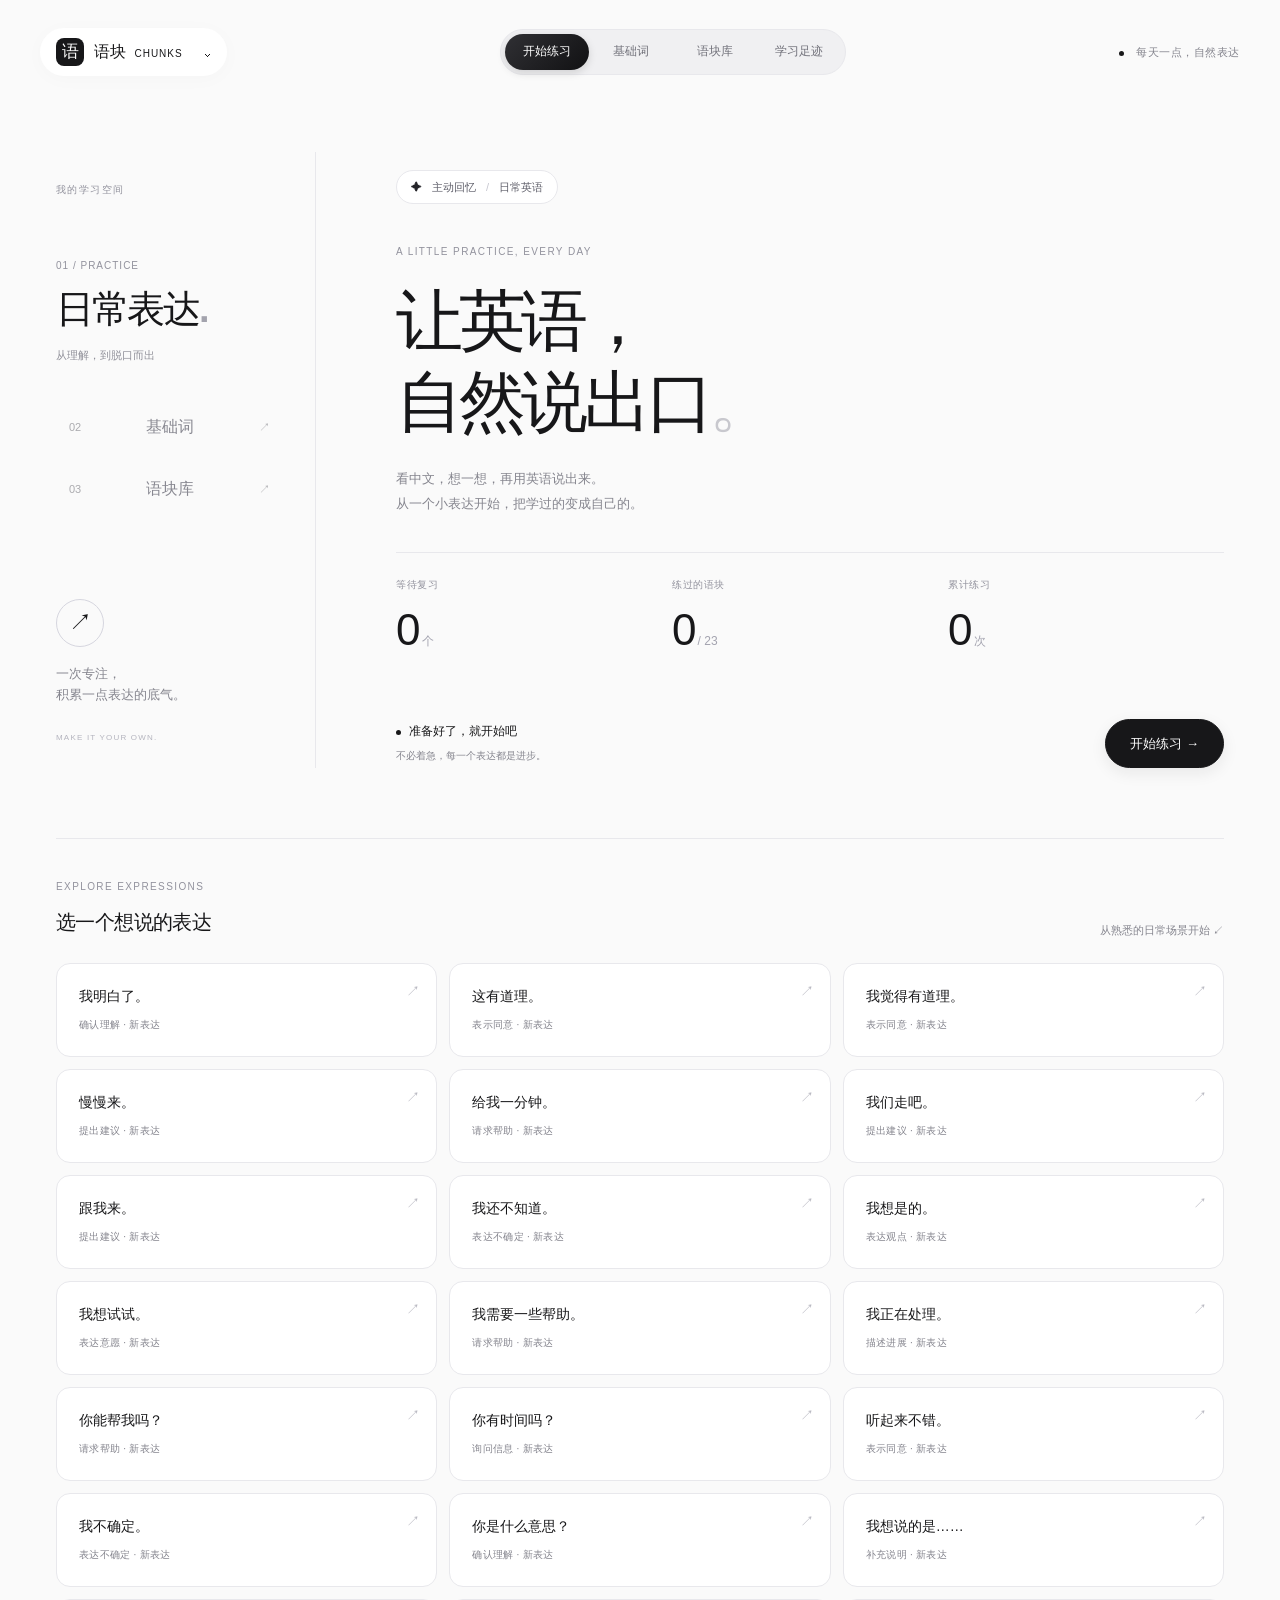
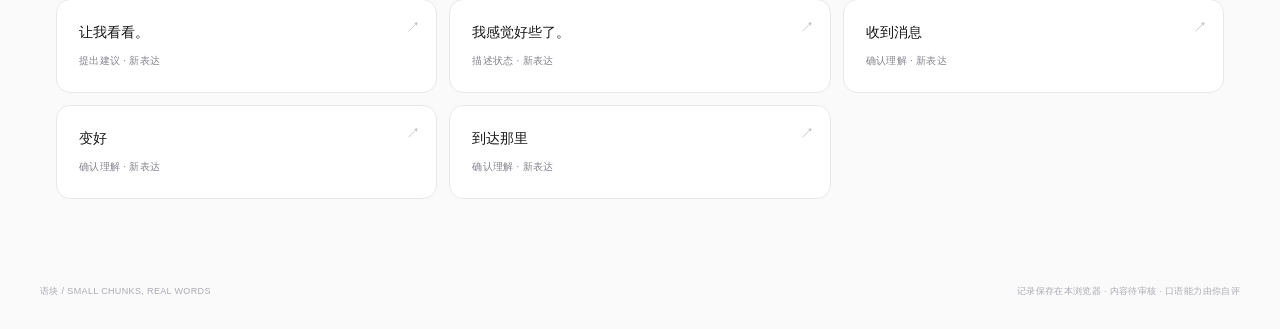
==== docs/index.html @ 1347d1f2 "Add standalone localStorage learning app for GitHub Pages" ====
<!doctype html>
<html lang="zh-CN">
<head><meta charset="utf-8"><meta name="viewport" content="width=device-width,initial-scale=1,viewport-fit=cover"><meta name="theme-color" content="#fafafa"><meta name="description" content="从理解到表达，用语块练习日常英语。"><title>语块 · 每天一点，自然表达</title><link rel="stylesheet" href="./style.css"></head>
<body><a class="skip-link" href="#content">跳到学习内容</a><header><div class="brand-wrap"><button class="brand" id="menu-toggle" aria-expanded="false" aria-controls="site-menu"><span class="brand-mark" aria-hidden="true">语</span><strong>语块 <span class="brand-en">CHUNKS</span></strong><span class="chevron" aria-hidden="true">⌄</span></button><div id="site-menu" class="site-menu" inert><p class="library-heading">YOUR LEARNING SPACE</p><h2>让表达慢慢成为习惯。</h2><button data-page="practice">开始练习 <span>↗</span></button><button data-page="words">探索基础词 <span>↗</span></button><button data-page="chunks">浏览语块库 <span>↗</span></button><button data-page="overview">查看学习足迹 <span>↗</span></button><p class="menu-note">从一个词，到一句自然的英语。</p></div></div><nav aria-label="主导航"><span class="nav-indicator" aria-hidden="true"></span><button data-page="practice">开始练习</button><button data-page="words">基础词</button><button data-page="chunks">语块库</button><button data-page="overview">学习足迹</button></nav><span class="header-note"><i></i> 每天一点，自然表达</span></header><main><p id="error" role="alert"></p><section id="content" aria-live="polite"></section></main><footer><span>语块 / SMALL CHUNKS, REAL WORDS</span><span>记录保存在本浏览器 · 内容待审核 · 口语能力由你自评</span></footer><script src="./store.js"></script><script src="./app.js"></script></body>
</html>
---- docs/style.css ----
:root{font-family:-apple-system,BlinkMacSystemFont,"Segoe UI","PingFang SC","Microsoft YaHei",sans-serif;color:#171719;background:#fafafa;line-height:1.65;font-synthesis:none;--ink:#171719;--muted:#85858e;--line:#e8e8ec;--accent:#171719;--ease:cubic-bezier(.22,1,.36,1)}
*{box-sizing:border-box}
body{margin:0;min-width:320px}
button,input,select,textarea{font:inherit;color:inherit}
button,a,input,select,textarea{-webkit-tap-highlight-color:transparent}
button{border:1px solid var(--line);border-radius:999px;background:white;padding:10px 20px;min-height:44px;cursor:pointer;transition:background .2s,color .2s,transform .3s var(--ease),box-shadow .3s}
button:hover{background:#f1f1f3;box-shadow:0 5px 15px #17171908;transform:translateY(-2px)}
button:active{transform:scale(.97);box-shadow:none}
button:disabled{opacity:.45;cursor:wait;transform:none}
button:focus-visible,a:focus-visible,summary:focus-visible{outline:2px solid #535362;outline-offset:4px}
header{max-width:1440px;margin:auto;padding:28px 40px;display:flex;align-items:center;justify-content:space-between;gap:20px}
.brand-wrap{position:relative;z-index:10}
.brand{display:flex;align-items:center;gap:10px;border:0;box-shadow:0 3px 20px #18181b06;padding:10px 16px}
.brand-mark{display:grid;place-items:center;background:#171719;color:white;border-radius:8px;width:28px;height:28px;font-size:17px}
.brand strong{font-size:16px;font-weight:650}
.brand-en{font-size:10px;font-weight:500;letter-spacing:.1em;margin-left:4px}
.chevron{margin-left:10px;transition:transform .3s}
.brand[aria-expanded=true] .chevron{transform:rotate(180deg)}
.header-note{font-size:11px;color:var(--muted);letter-spacing:.05em}
.header-note i,.status-dot{display:inline-block;width:5px;height:5px;background:#171719;border-radius:50%;margin-right:8px;vertical-align:middle}
nav{position:relative;display:grid;grid-template-columns:repeat(4,1fr);padding:4px;background:#f0f0f2;border:1px solid #e8e8ec;border-radius:999px;--nav-index:0}
nav button{position:relative;background:transparent;border:0;z-index:1;font-size:12px;color:#71717a;min-height:36px;padding:8px 18px;white-space:nowrap}
nav button:hover{box-shadow:none;transform:none;background:#e6e6e960}
nav button.active{background:transparent;color:white}
.nav-indicator{position:absolute;top:4px;bottom:4px;left:4px;width:calc((100% - 8px)/4);border-radius:999px;background:linear-gradient(135deg,#303034,#111113);box-shadow:0 3px 8px #0002;transform:translateX(calc(var(--nav-index)*100%));transition:transform .3s var(--ease)}
main{max-width:1280px;min-height:76vh;margin:auto;padding:38px 56px 60px}
h1{font-size:42px;font-weight:500;letter-spacing:-.045em;line-height:1.2;margin:16px 0 22px}
h2{font-size:20px;font-weight:550;letter-spacing:-.03em}
p{margin:10px 0}
small,.muted{color:var(--muted)}
a{color:var(--ink)}
.library-heading{font-size:10px;color:#92929d;letter-spacing:.14em;text-transform:uppercase}
.practice-layout{display:grid;grid-template-columns:260px minmax(0,1fr);gap:80px;min-height:600px;margin:10px 0 70px}
.learning-rail{padding:20px 32px 20px 0;border-right:1px solid var(--line);display:flex;flex-direction:column}
.rail-active{margin:42px 0 28px}
.rail-active>span{font-size:10px;color:#92929d;letter-spacing:.1em}
.rail-active strong{display:block;font-size:38px;letter-spacing:-.06em;font-weight:550;line-height:1.7}
.rail-dot{color:#a3a3ad}
.rail-active small{font-size:11px;color:#909099}
.learning-rail>button{display:flex;justify-content:space-between;align-items:center;margin:4px 0;padding:13px 12px;border-color:transparent;background:transparent;color:#888891;text-align:left}
.learning-rail>button span{font-size:11px;color:#ababaf}
.learning-rail>button:hover{color:#171719;background:white;transform:translateX(4px)}
.rail-bottom{margin-top:auto;padding-top:55px}
.orbit{display:grid;place-items:center;width:48px;height:48px;border:1px solid #d6d6df;border-radius:50%;font-size:23px}
.rail-bottom p{font-size:13px;color:#85858e;margin:16px 0}
.rail-bottom small{font-size:8px;letter-spacing:.15em;color:#b4b4be}
.practice-dashboard{padding-top:18px}
.mode-label{display:inline-flex;align-items:center;gap:10px;border:1px solid var(--line);border-radius:999px;background:white;padding:7px 14px;font-size:11px;margin:0 0 30px;color:#60606b}
.mode-label>span:first-child{color:#242429}
.mode-divider{color:#c7c7d0}
.practice-dashboard h1{font-size:clamp(46px,5.2vw,72px);line-height:1.22;font-weight:500;margin:20px 0 24px;letter-spacing:-.065em}
.title-dot{color:#c8c8ce}
.practice-intro{font-size:13px;line-height:1.9;color:#85858e}
.dashboard-stats{display:grid;grid-template-columns:repeat(3,1fr);border-top:1px solid var(--line);margin-top:36px;padding:24px 0}
.dashboard-stats>div>span{display:block;font-size:10px;color:#92929d;letter-spacing:.06em}
.dashboard-stats strong{display:block;font-size:44px;font-weight:400;letter-spacing:-.05em;margin-top:10px;line-height:1.2;font-variant-numeric:tabular-nums}
.dashboard-stats small{font-size:12px;letter-spacing:0;color:#a3a3af}
.session-banner{display:flex;justify-content:space-between;align-items:center;gap:15px;margin-top:38px;font-size:12px}
.session-banner small{display:block;font-size:10px;margin-top:6px}
.session-banner button,.primary{background:#171719;color:white;border-color:#171719;box-shadow:0 5px 16px #17171914;font-size:13px;padding:13px 24px;white-space:nowrap}
.session-banner button:hover,.primary:hover{background:#333338;box-shadow:0 8px 20px #17171920}
.section-heading{display:flex;justify-content:space-between;align-items:end;gap:20px;border-top:1px solid var(--line);padding-top:30px;margin-bottom:24px}
.section-heading h2{margin:8px 0 0}
.section-heading>.muted{font-size:11px}
.practice-choices{display:grid;grid-template-columns:repeat(3,minmax(0,1fr));gap:12px}
.practice-choices button{text-align:left;min-height:94px;padding:20px 22px;border-radius:14px;position:relative;font-size:14px}
.practice-choices button::after{content:'↗';position:absolute;right:16px;top:16px;color:#b9b9c2;transition:transform .3s}
.practice-choices button:hover::after{transform:translate(2px,-2px);color:#171719}
.practice-choices button small{display:block;font-size:10px;margin-top:9px;letter-spacing:.03em}
.grid{display:grid;grid-template-columns:repeat(3,minmax(0,1fr));gap:16px;margin:28px 0}
.card{background:white;border:1px solid var(--line);border-radius:16px;padding:26px;margin:18px 0;overflow-wrap:anywhere}
.grid .card{margin:0}
.metric{font-size:40px;font-weight:400;margin-top:14px;letter-spacing:-.04em}
.tag{display:inline-block;font-size:10px;color:#71717e;background:#f3f3f6;padding:4px 10px;border-radius:999px;margin:0 6px 5px 0}
.actions{display:flex;gap:10px;flex-wrap:wrap}
input,select,textarea{border:1px solid var(--line);border-radius:12px;background:white;padding:12px 15px;max-width:100%;outline:none;transition:border-color .2s,box-shadow .2s}
input:focus,textarea:focus,select:focus{border-color:#8b8b99;box-shadow:0 0 0 3px #17171906}
input{min-width:0}
textarea{display:block;resize:vertical;width:100%;margin:10px 0 16px;min-height:72px}
label{display:block;font-size:12px;color:#777782;margin:10px 0}
.filters{display:flex;gap:12px;align-items:end;flex-wrap:wrap;padding:15px 0}
.filters label{flex:1;min-width:140px}
.filters input,.filters select{display:block;width:100%;margin-top:7px}
.word-list{display:flex;gap:12px;flex-wrap:wrap;margin-top:30px}
.word-list button{min-width:108px;font-size:18px;padding:14px 22px}
.exercise{position:relative;max-width:800px;margin:0 auto 30px;text-align:center;padding:60px 60px 40px;min-height:650px}
.exercise-back{position:absolute;top:0;left:0;font-size:12px;padding:7px 16px;min-height:36px}
.exercise .eyebrow{font-size:10px;letter-spacing:.18em;color:#9a9aa6;margin-top:20px}
.exercise h1{font-size:13px;font-weight:400;color:#92929d;margin:22px 0 35px;letter-spacing:0}
.exercise .prompt{font-size:clamp(30px,4vw,48px);font-weight:500;line-height:1.5;letter-spacing:-.04em;margin:20px 0 28px}
.exercise .hint{font-size:11px;color:#9a9aa6}
.exercise select{font-size:11px;border-radius:999px;padding:5px 12px;min-height:32px;background:#f1f1f4;border:0}
.exercise>label{margin-top:20px}
.exercise textarea{text-align:center;background:transparent;border-width:0 0 1px;border-radius:0;box-shadow:none}
.exercise textarea::placeholder{color:#b0b0ba;font-size:12px}
.exercise .notes{text-align:left;margin:14px 0 30px}
.notes summary{cursor:pointer;color:#92929d;font-size:11px}
.exercise .notes textarea{text-align:left;background:white;border:1px solid var(--line);border-radius:12px}
.exercise .primary{min-width:190px}
.exercise .answer-card{white-space:pre-line;text-align:left;background:#f3f5f3;color:#374a3d;border-color:#e0e7e1;animation:answer-in .45s var(--ease)}
.exercise #reveal>p{font-size:11px;color:#90909b}
.exercise #grades{display:grid;grid-template-columns:repeat(4,1fr);margin-top:24px;gap:8px}
.exercise #grades button{font-size:12px;padding:10px 8px}
.exercise #grades button:first-child{color:#916a4c}
.exercise #grades button:last-child{color:#48614e;border-color:#d7e1d9;background:#f0f4f1}
.success-symbol{font-size:28px;background:#edf2ed;color:#49634e;width:68px;height:68px;display:grid;place-items:center;border-radius:50%;margin:60px auto 0;animation:answer-in .5s var(--ease)}
.exercise .actions{justify-content:center;margin-top:30px}
#error{color:#9c4039;background:#fff0ed;border-radius:12px;padding:10px 15px;font-size:13px}
#error:empty{display:none}
#content{animation:enter .65s var(--ease)}
#content>button,#list>button{margin:5px}
#content>p:not(.library-heading){font-size:13px;color:#85858e}
table{width:100%;border-collapse:collapse;font-size:12px}
td,th{text-align:left;padding:14px 8px;border-bottom:1px solid var(--line);overflow-wrap:anywhere}
footer{max-width:1360px;margin:auto;padding:25px 40px 30px;display:flex;justify-content:space-between;gap:16px;font-size:9px;color:#aaaab4;letter-spacing:.04em}
.site-menu{position:absolute;top:62px;left:0;width:310px;padding:26px;background:#ffffffed;backdrop-filter:blur(20px);border:1px solid #fff;border-radius:20px;box-shadow:0 18px 60px #1717191a;visibility:hidden;opacity:0;transform:translateY(-8px) scale(.98);transform-origin:top left;transition:opacity .25s,transform .35s var(--ease),visibility .35s}
.site-menu.open{visibility:visible;opacity:1;transform:none}
.site-menu h2{font-size:18px;margin-bottom:22px}
.site-menu button{display:flex;justify-content:space-between;width:100%;border:0;border-radius:10px;background:transparent;font-size:13px;text-align:left;margin:3px 0}
.site-menu button:hover,.site-menu button.active{background:#f1f1f4}
.menu-note{border-top:1px solid var(--line);padding-top:18px;font-size:11px;color:#92929d}
.skip-link{position:fixed;left:20px;top:-100px;z-index:100;background:#171719;color:white;padding:10px 20px;border-radius:12px}
.skip-link:focus{top:12px}
@keyframes enter{from{opacity:0;transform:translateY(16px)}
to{opacity:1;transform:translateY(0)}
}
@keyframes answer-in{from{opacity:0;transform:translateY(12px) scale(.98)}
to{opacity:1;transform:none}
}
@media(min-width:900px){#list:has(>.card){display:grid;grid-template-columns:repeat(2,minmax(0,1fr));gap:18px;margin-top:22px}
#list>.card{margin:0}
}
@media(max-width:1050px){.header-note{display:none}
.practice-layout{grid-template-columns:210px minmax(0,1fr);gap:45px}
main{padding:30px 36px 50px}
.rail-active strong{font-size:32px}
.session-banner{align-items:start;flex-direction:column}
}
@media(max-width:700px){header{padding:18px 20px;flex-wrap:wrap;gap:20px}
.brand{padding:8px 12px}
.brand-en{font-size:9px}
.brand-mark{width:24px;height:24px;font-size:15px}
nav{width:100%}
nav button{font-size:11px;padding:8px 5px;min-height:36px}
main{padding:20px 22px 40px}
.practice-layout{display:flex;flex-direction:column;gap:28px;margin:0 0 48px;min-height:0}
.learning-rail{padding:0;border:0;display:grid;grid-template-columns:1.4fr 1fr 1fr;align-items:center;gap:6px}
.learning-rail>.library-heading,.rail-bottom,.rail-active>span,.rail-active small{display:none}
.rail-active{margin:0}
.rail-active strong{font-size:23px;white-space:nowrap;letter-spacing:-.05em}
.learning-rail>button{font-size:12px;padding:8px 6px;min-height:42px}
.learning-rail>button span:first-child{display:none}
.learning-rail>button span:last-child{font-size:13px}
.practice-dashboard{padding:0}
.mode-label{margin-bottom:22px;font-size:10px;padding:6px 12px}
.practice-dashboard h1{font-size:49px;margin:18px 0 20px}
.practice-dashboard>.library-heading{font-size:8px}
.practice-intro{font-size:12px;line-height:1.9}
.dashboard-stats{margin-top:28px;padding:21px 0}
.dashboard-stats strong{font-size:36px}
.dashboard-stats small{font-size:10px}
.dashboard-stats>div>span{font-size:9px}
.session-banner{flex-direction:row;align-items:center;margin-top:22px;font-size:10px;gap:8px}
.session-banner small{max-width:135px;font-size:9px}
.session-banner button{font-size:11px;padding:12px 17px}
.section-heading{padding-top:22px;margin-bottom:18px}
.section-heading h2{font-size:18px}
.section-heading>.muted{display:none}
.practice-choices{grid-template-columns:repeat(2,minmax(0,1fr));gap:10px}
.practice-choices button{font-size:12px;padding:17px 14px;min-height:93px}
.practice-choices button::after{right:10px;top:10px;font-size:12px}
.practice-choices button small{font-size:9px}
.grid{grid-template-columns:repeat(2,minmax(0,1fr));gap:10px}
.grid .card{padding:17px;font-size:11px}
.metric{font-size:30px}
.card{padding:20px}
.filters label{min-width:calc(50% - 12px)}
h1{font-size:32px}
.exercise{padding:65px 0 25px;min-height:620px}
.exercise .prompt{font-size:31px;margin:22px 0 28px}
.exercise h1{font-size:11px}
.exercise #grades{gap:6px}
.exercise #grades button{font-size:11px;padding:10px 4px}
.exercise .answer-card{font-size:13px}
.word-list{gap:9px}
.word-list button{min-width:88px;font-size:16px;padding:10px 16px}
table{font-size:10px}
td,th{padding:10px 4px}
footer{padding:20px 22px 30px;flex-direction:column;gap:7px;font-size:8px}
.site-menu{width:min(310px,calc(100vw - 40px))}
}
@media(prefers-reduced-motion:reduce){*,*::before,*::after{animation:none!important;transition:none!important;scroll-behavior:auto!important}
}
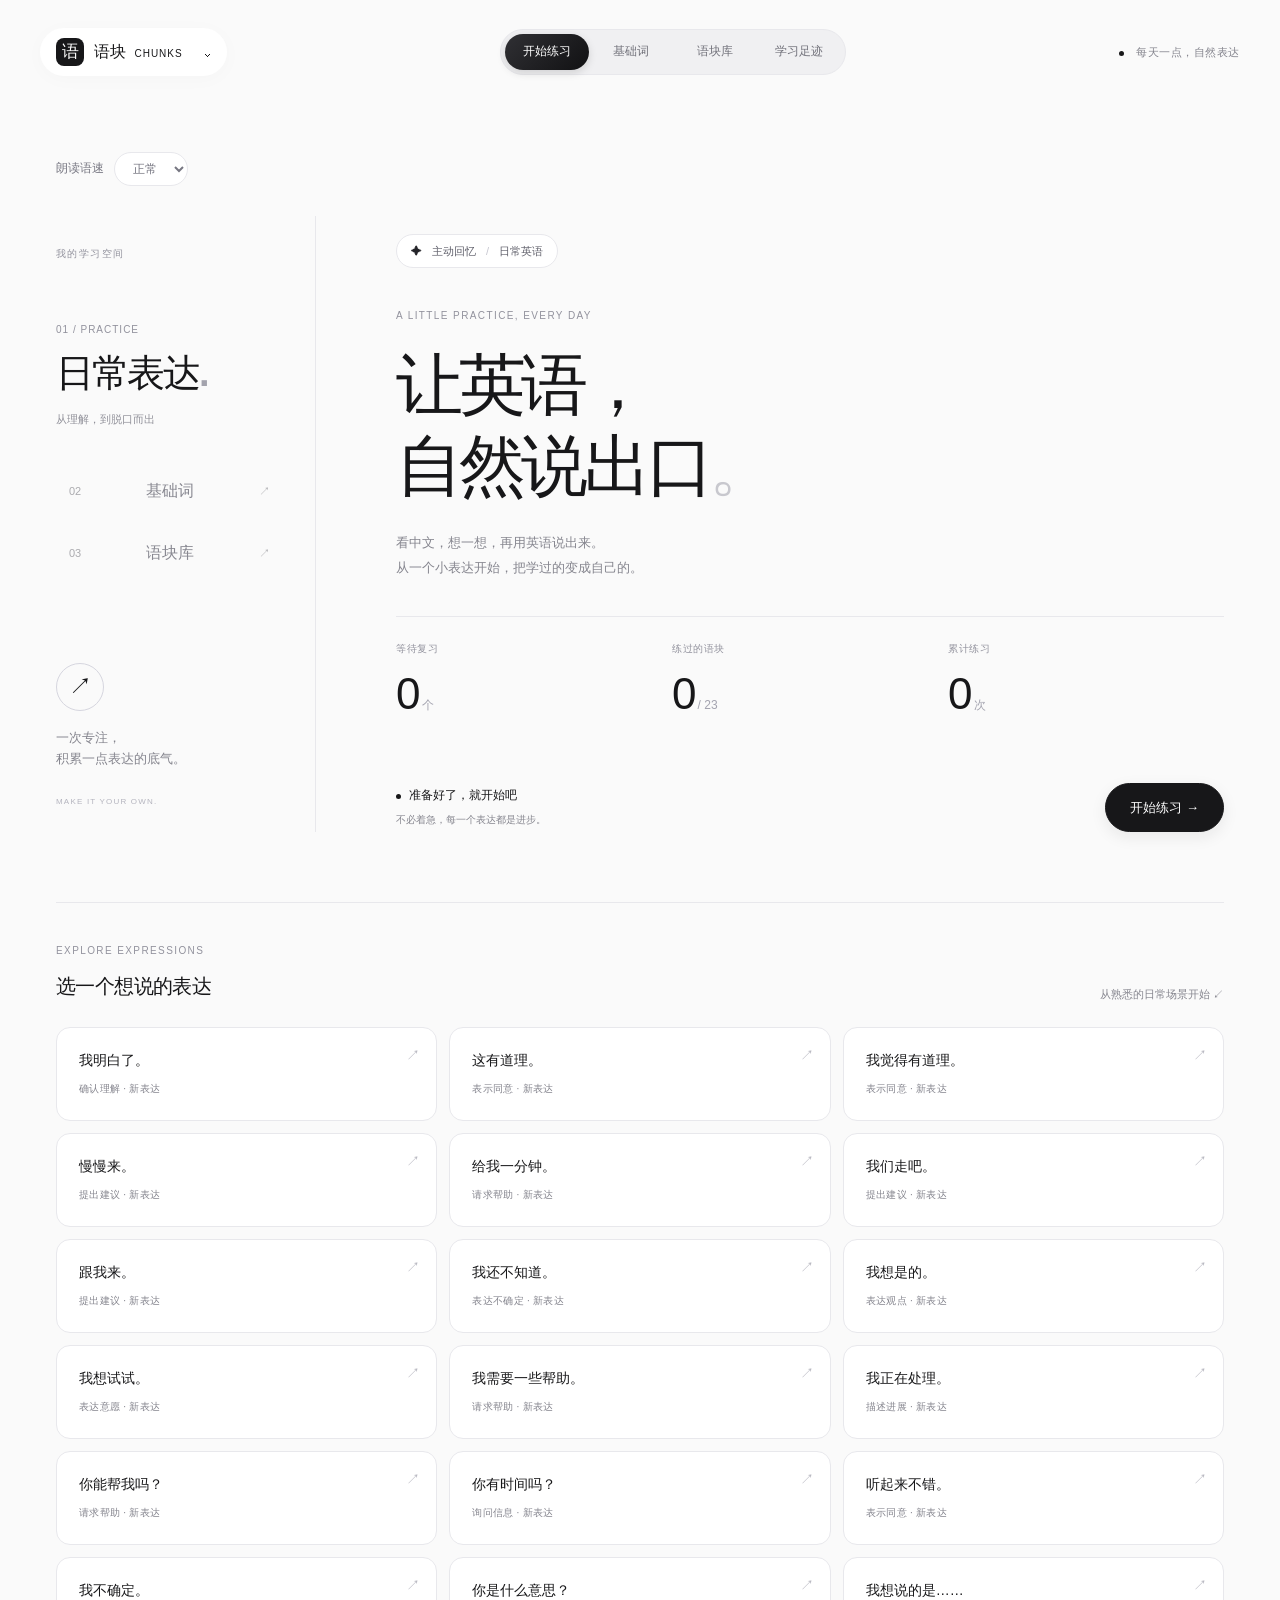
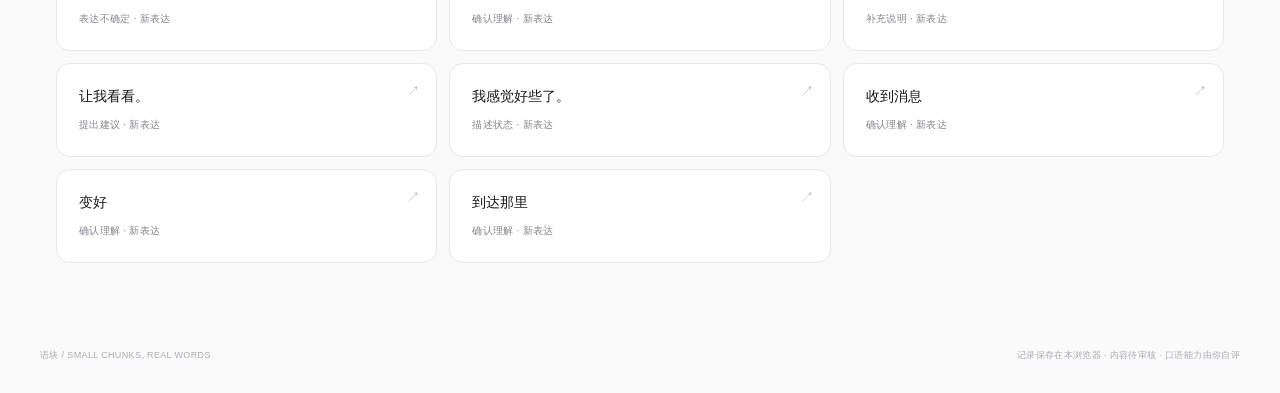
==== commit 658d95ae: "Add native English speech playback and practice recognition" ====
--- a/docs/index.html
+++ b/docs/index.html
@@ -1,5 +1,5 @@
 <!doctype html>
 <html lang="zh-CN">
 <head><meta charset="utf-8"><meta name="viewport" content="width=device-width,initial-scale=1,viewport-fit=cover"><meta name="theme-color" content="#fafafa"><meta name="description" content="从理解到表达，用语块练习日常英语。"><title>语块 · 每天一点，自然表达</title><link rel="stylesheet" href="./style.css"></head>
-<body><a class="skip-link" href="#content">跳到学习内容</a><header><div class="brand-wrap"><button class="brand" id="menu-toggle" aria-expanded="false" aria-controls="site-menu"><span class="brand-mark" aria-hidden="true">语</span><strong>语块 <span class="brand-en">CHUNKS</span></strong><span class="chevron" aria-hidden="true">⌄</span></button><div id="site-menu" class="site-menu" inert><p class="library-heading">YOUR LEARNING SPACE</p><h2>让表达慢慢成为习惯。</h2><button data-page="practice">开始练习 <span>↗</span></button><button data-page="words">探索基础词 <span>↗</span></button><button data-page="chunks">浏览语块库 <span>↗</span></button><button data-page="overview">查看学习足迹 <span>↗</span></button><p class="menu-note">从一个词，到一句自然的英语。</p></div></div><nav aria-label="主导航"><span class="nav-indicator" aria-hidden="true"></span><button data-page="practice">开始练习</button><button data-page="words">基础词</button><button data-page="chunks">语块库</button><button data-page="overview">学习足迹</button></nav><span class="header-note"><i></i> 每天一点，自然表达</span></header><main><p id="error" role="alert"></p><section id="content" aria-live="polite"></section></main><footer><span>语块 / SMALL CHUNKS, REAL WORDS</span><span>记录保存在本浏览器 · 内容待审核 · 口语能力由你自评</span></footer><script src="./store.js"></script><script src="./app.js"></script></body>
+<body><a class="skip-link" href="#content">跳到学习内容</a><header><div class="brand-wrap"><button class="brand" id="menu-toggle" aria-expanded="false" aria-controls="site-menu"><span class="brand-mark" aria-hidden="true">语</span><strong>语块 <span class="brand-en">CHUNKS</span></strong><span class="chevron" aria-hidden="true">⌄</span></button><div id="site-menu" class="site-menu" inert><p class="library-heading">YOUR LEARNING SPACE</p><h2>让表达慢慢成为习惯。</h2><button data-page="practice">开始练习 <span>↗</span></button><button data-page="words">探索基础词 <span>↗</span></button><button data-page="chunks">浏览语块库 <span>↗</span></button><button data-page="overview">查看学习足迹 <span>↗</span></button><p class="menu-note">从一个词，到一句自然的英语。</p></div></div><nav aria-label="主导航"><span class="nav-indicator" aria-hidden="true"></span><button data-page="practice">开始练习</button><button data-page="words">基础词</button><button data-page="chunks">语块库</button><button data-page="overview">学习足迹</button></nav><span class="header-note"><i></i> 每天一点，自然表达</span></header><main><p id="error" role="alert"></p><section id="content" aria-live="polite"></section></main><footer><span>语块 / SMALL CHUNKS, REAL WORDS</span><span>记录保存在本浏览器 · 内容待审核 · 口语能力由你自评</span></footer><script src="./store.js"></script><script src="./voice.js"></script><script src="./app.js"></script></body>
 </html>
--- a/docs/style.css
+++ b/docs/style.css
@@ -191,3 +191,42 @@
 }
 @media(prefers-reduced-motion:reduce){*,*::before,*::after{animation:none!important;transition:none!important;scroll-behavior:auto!important}
 }
+
+/* Focused practice: independent stage motion keeps the response easy to follow. */
+.exercise-enter{animation:exercise-enter .46s cubic-bezier(.22,1,.36,1) both}
+@keyframes exercise-enter{from{opacity:0;transform:translateY(16px)}to{opacity:1;transform:none}}
+.stage-meta{display:flex;justify-content:space-between;gap:12px;font-size:10px;color:#85858e;margin:8px 0 12px;font-variant-numeric:tabular-nums}
+.stage-meta b{font-weight:500;color:#171719}
+.stage-track{height:3px;background:#e8e8ec;border-radius:3px;overflow:hidden;margin-bottom:32px}
+.stage-track span{display:block;height:100%;background:#171719;transform-origin:left;transform:scaleX(calc(var(--stage)/3));transition:transform .6s var(--ease)}
+.answer-caption{display:block;font:10px -apple-system,BlinkMacSystemFont,sans-serif;color:#85858e;margin-bottom:16px;letter-spacing:.05em}
+.exercise .answer-card{background:white;color:#171719;border-color:var(--line);animation:exercise-enter .42s var(--ease);overflow-wrap:anywhere}
+.answer-card:focus{outline:none}
+.gesture-hint{display:none;font-size:10px;color:#85858e;margin-top:18px}
+button,a{touch-action:manipulation}
+@media(pointer:coarse){.gesture-hint{display:block}.exercise{touch-action:pan-y}}
+@media(max-width:600px){.exercise{padding-top:55px}.stage-meta{font-size:10px}.stage-track{margin-bottom:24px}.exercise .prompt{margin-top:16px}.exercise .notes{margin-bottom:18px}}
+@media(prefers-reduced-motion:reduce){.exercise-enter,.exercise .answer-card{animation:none}.stage-track span{transition:none}}
+
+.loading-state,.empty-state{text-align:center;padding:70px 20px;min-height:280px}
+.loading-state p,.empty-state p{font-size:12px;color:#85858e}
+.empty-state h2{font-size:20px;font-weight:500;margin:20px 0 10px}
+.empty-symbol{display:inline-grid;place-items:center;width:52px;height:52px;border:1px solid var(--line);border-radius:50%;font-size:25px;color:#85858e}
+.loader{display:inline-block;width:30px;height:30px;border:2px solid var(--line);border-top-color:#171719;border-radius:50%;animation:loader-spin 1s linear infinite}
+.skeleton{height:10px;max-width:300px;margin:25px auto 0;border-radius:6px;background:#ededf0;animation:loading-pulse 2s cubic-bezier(.4,0,.6,1) infinite}
+.skeleton.short{max-width:190px;margin-top:12px}
+@keyframes loader-spin{to{transform:rotate(360deg)}}
+@keyframes loading-pulse{50%{opacity:.45}}
+.ability-row{max-width:650px;margin:22px 0}
+.ability-row p{display:flex;justify-content:space-between;gap:16px;font-size:12px}
+.ability-row p span:last-child{color:#85858e;font-variant-numeric:tabular-nums}
+.ability-track{height:4px;border-radius:4px;background:#ededf0;overflow:hidden}
+.ability-track span{display:block;height:100%;background:#38383e;border-radius:4px}
+@media(prefers-reduced-motion:reduce){.loader,.skeleton{animation:none}}
+
+/* Native speech controls */
+.voice-toolbar{display:flex;align-items:center;flex-wrap:wrap;gap:12px;margin-bottom:20px;font-size:13px;color:var(--muted)}
+.voice-toolbar label{display:flex;align-items:center;gap:10px}.voice-toolbar select{width:auto;margin:0;border-radius:999px;padding:8px 14px}
+.speak-button{display:inline-flex;align-items:center;justify-content:center;min-width:44px;min-height:44px;padding:8px;margin:0 4px;vertical-align:middle;font-size:17px;letter-spacing:normal}
+.voice-practice{margin:20px 0;padding:18px;border:1px solid var(--line);border-radius:18px;background:#fafafa}.voice-practice p{overflow-wrap:anywhere;font-size:14px}.voice-practice small{display:block;font-size:12px}.mic-button{font-size:14px}.word-with-voice{display:inline-flex}.answer-card p{white-space:normal}
+@media(max-width:600px){.voice-toolbar{gap:8px}.voice-status{flex-basis:100%}.voice-practice{padding:14px}}
